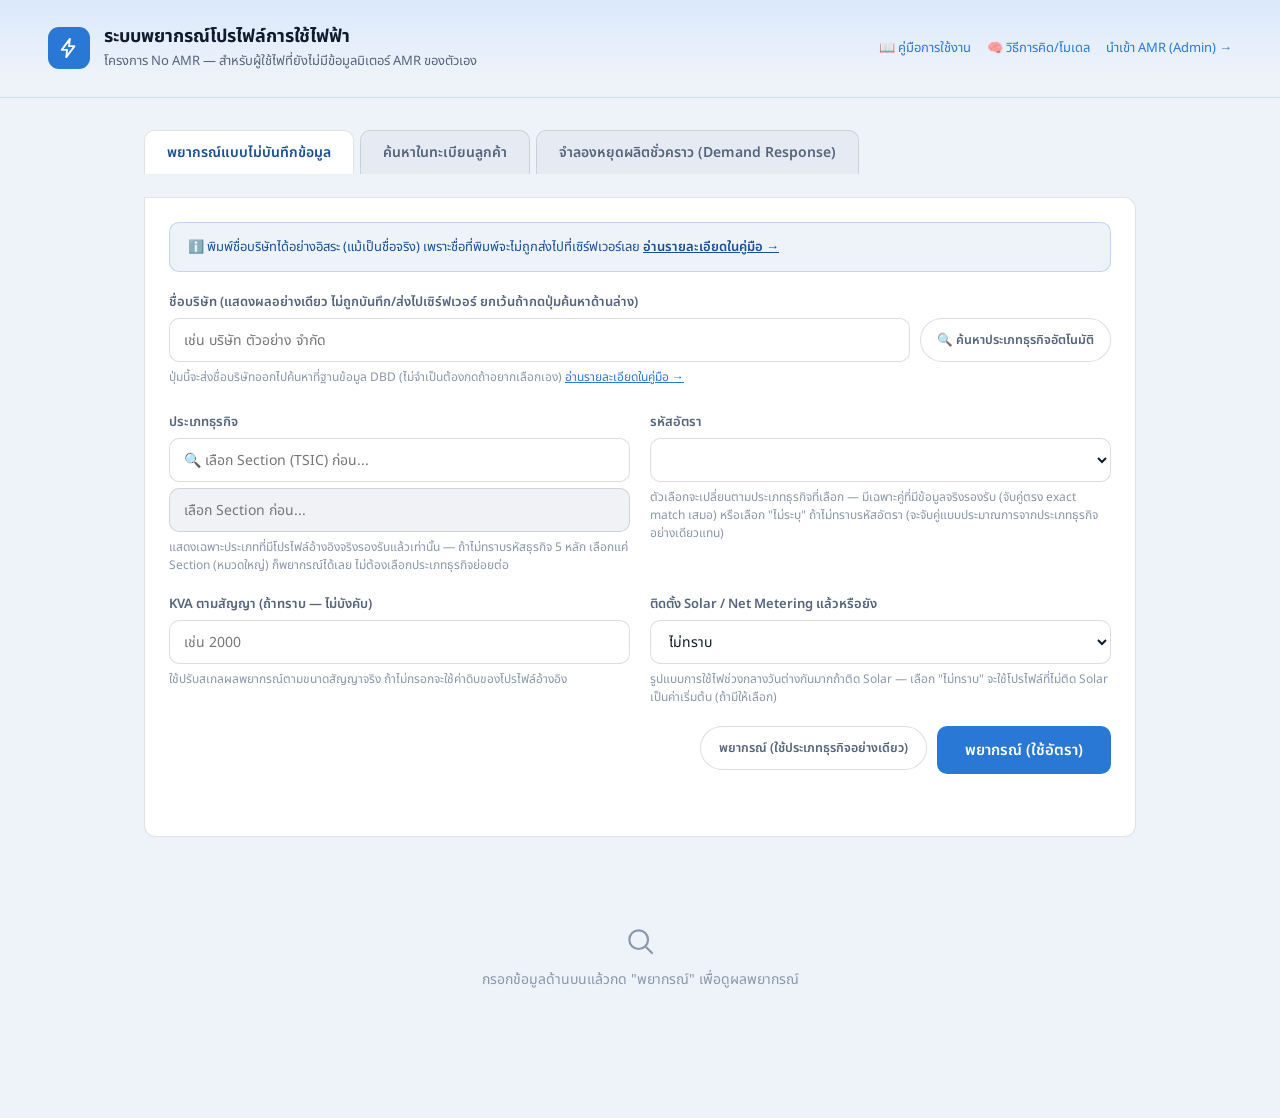
==== web/static/index.html @ 98add6a9 "เพิ่มฟีเจอร์จำลองหยุดผลิตชั่วคราว (Demand Response simulator) เพิ่มแท็บใหม่ในหน้าแรก ให้กรอก P/OP/H " ====
<!doctype html>
<html lang="th">
<head>
  <meta charset="utf-8">
  <meta name="viewport" content="width=device-width, initial-scale=1">
  <title>ระบบพยากรณ์โปรไฟล์การใช้ไฟฟ้า — No AMR</title>
  <link rel="stylesheet" href="https://fonts.googleapis.com/css2?family=Noto+Sans+Thai:wght@400;500;600;700&display=swap">
  <link rel="stylesheet" href="styles.css">
  <style>
    .form-grid { display: grid; grid-template-columns: repeat(2, minmax(0, 1fr)); gap: 20px; }
    .form-field { display: flex; flex-direction: column; gap: 6px; }
    .form-field label { font-size: 13px; font-weight: 600; color: #55647a; }
    .form-field input, .form-field select {
      height: 44px; border-radius: 10px; border: 1px solid rgba(15,23,42,0.14);
      padding: 0 14px; font-size: 14px; font-family: inherit; background: #fff; color: #0f1b2d;
    }
    .form-field .hint { font-size: 12px; color: #8996ab; }
    .submit-row { display: flex; justify-content: flex-end; }
    .warn-box {
      background: #eef3fa; border: 1px solid rgba(42, 120, 214, 0.25); border-radius: 10px;
      padding: 14px 18px; font-size: 13px; color: #184f95; line-height: 1.6;
    }
    .mode-tabs { display: flex; gap: 6px; }
    .mode-tab {
      padding: 11px 22px; border-radius: 10px 10px 0 0; border: 1px solid rgba(15,23,42,0.12); border-bottom: none;
      background: rgba(15,23,42,0.03); color: #55647a; font-size: 14px; font-weight: 600; font-family: inherit; cursor: pointer;
    }
    .mode-tab:hover { color: #184f95; }
    .mode-tab.active { background: #ffffff; color: #184f95; box-shadow: 0 -1px 0 #ffffff inset; }
    .mode-panel-wrap { background: #ffffff; border: 1px solid rgba(15,23,42,0.12); border-radius: 0 12px 12px 12px; padding: 24px; display: flex; flex-direction: column; gap: 20px; margin-top: -1px; }
    .mode-panel-wrap[hidden] { display: none; }
    .lookup-status-text { font-size: 12.5px; color: #55647a; }
    .lookup-candidate {
      border: 1px solid rgba(15,23,42,0.12); border-radius: 10px; padding: 12px 14px;
      display: flex; justify-content: space-between; align-items: center; gap: 12px; flex-wrap: wrap;
    }
    .lookup-candidate-name { font-size: 13.5px; font-weight: 600; }
    .lookup-candidate-meta { font-size: 12px; color: #8996ab; }
    .lookup-pick-btn {
      padding: 6px 14px; border-radius: 8px; border: none; background: #2a78d6; color: #fff;
      font-size: 12.5px; font-weight: 600; font-family: inherit; cursor: pointer; white-space: nowrap;
    }
    .lookup-pick-btn:hover { background: #184f95; }

    /* ค้นหา Section (TSIC) ก่อน แล้วค่อยค้นหาประเภทธุรกิจย่อยเฉพาะในกลุ่มนั้น — เหมือนหน้า
       Admin/รอทราบอัตรา (section-combobox + biz-type-combobox ใช้ CSS ร่วมกัน ต่างแค่ wrapper
       class) แทน native <select> เดิม เพราะ dropdown ของ native select เปิดขึ้นด้านบนเองเวลา
       พื้นที่ด้านล่างไม่พอ (พฤติกรรมเบราว์เซอร์ บังคับทิศทางไม่ได้เลย) กล่องนี้ควบคุมทิศทางเองได้
       (เปิดลงด้านล่างเสมอ + เลื่อนดูในกรอบสูงจำกัดแทนการดันเปิดขึ้นบน) */
    .section-combobox, .biz-type-combobox { position: relative; }
    .biz-type-search-input {
      width: 100%; box-sizing: border-box; height: 44px; padding: 0 14px; border: 1px solid rgba(15,23,42,0.14);
      border-radius: 10px; font-size: 14px; font-family: inherit; background: #fff; color: #0f1b2d;
    }
    .biz-type-search-input:disabled { background: #f0f2f6; color: #8996ab; }
    .biz-type-search-input:focus {
      outline: none; border-color: #3b82f6; box-shadow: 0 0 0 3px rgba(59,130,246,0.12);
    }
    .biz-type-dropdown {
      display: none; position: absolute; top: calc(100% + 4px); left: 0; right: 0;
      background: #fff; border: 1px solid #dbe1ea; border-radius: 10px;
      box-shadow: 0 10px 24px rgba(15,23,42,0.1); max-height: 260px; overflow-y: auto;
      z-index: 30; padding: 4px;
    }
    .section-combobox.open .biz-type-dropdown, .biz-type-combobox.open .biz-type-dropdown { display: block; }
    .biz-type-dropdown-item {
      display: block; width: 100%; text-align: left; border: none; background: none;
      cursor: pointer; font-family: inherit; font-size: 12.5px; font-weight: 600;
      color: #184f95; padding: 7px 10px; border-radius: 6px;
    }
    .biz-type-dropdown-item:hover { background: #eef3fa; }
    .biz-type-dropdown-empty { padding: 8px 10px; font-size: 12.5px; color: #8996ab; }
    .biz-type-clear-btn {
      align-self: flex-start; font-size: 12px; color: #8996ab; background: none; border: none;
      font-family: inherit; cursor: pointer; padding: 0; text-decoration: underline;
    }
    .biz-type-clear-btn:hover { color: #d03b3b; }
  </style>
</head>
<body>
  <div class="root">

    <header class="header">
      <div class="header-brand">
        <div class="logo-mark">
          <svg width="22" height="22" viewBox="0 0 24 24" fill="none" stroke="#ffffff" stroke-width="2" stroke-linecap="round" stroke-linejoin="round"><path d="M13 2 4 14h6l-1 8 9-12h-6z"/></svg>
        </div>
        <div class="header-titles">
          <div class="header-title">ระบบพยากรณ์โปรไฟล์การใช้ไฟฟ้า</div>
          <div class="header-subtitle">โครงการ No AMR — สำหรับผู้ใช้ไฟที่ยังไม่มีข้อมูลมิเตอร์ AMR ของตัวเอง</div>
        </div>
      </div>
      <div style="display:flex;gap:16px;align-items:center;">
        <a target="_blank" rel="noopener" href="/manual" style="font-size:13px;color:#2a78d6;text-decoration:none;">📖 คู่มือการใช้งาน</a>
        <a target="_blank" rel="noopener" href="/methodology" style="font-size:13px;color:#2a78d6;text-decoration:none;">🧠 วิธีการคิด/โมเดล</a>
        <a href="/admin" style="font-size:13px;color:#2a78d6;text-decoration:none;">นำเข้า AMR (Admin) →</a>
      </div>
    </header>

    <main class="body-wrap">

      <div class="mode-tabs">
        <button type="button" class="mode-tab" data-mode="adhoc">พยากรณ์แบบไม่บันทึกข้อมูล</button>
        <button type="button" class="mode-tab" data-mode="search">ค้นหาในทะเบียนลูกค้า</button>
        <button type="button" class="mode-tab" data-mode="dr">จำลองหยุดผลิตชั่วคราว (Demand Response)</button>
      </div>

      <!-- โหมด: พยากรณ์แบบไม่บันทึกข้อมูล (ค่าเริ่มต้น — เหมาะกับผู้ใช้ไฟที่ยังไม่มีอยู่ในทะเบียน) -->
      <div id="adhoc-panel" class="mode-panel-wrap">
        <div class="warn-box">
          ℹ️ พิมพ์ชื่อบริษัทได้อย่างอิสระ (แม้เป็นชื่อจริง) เพราะชื่อที่พิมพ์จะไม่ถูกส่งไปที่เซิร์ฟเวอร์เลย
          <a target="_blank" rel="noopener" href="/manual#name-privacy" style="color:#184f95;font-weight:600;">อ่านรายละเอียดในคู่มือ →</a>
        </div>

        <div class="form-grid">
          <div class="form-field" style="grid-column: 1 / -1;">
            <label for="f-name">ชื่อบริษัท (แสดงผลอย่างเดียว ไม่ถูกบันทึก/ส่งไปเซิร์ฟเวอร์ ยกเว้นถ้ากดปุ่มค้นหาด้านล่าง)</label>
            <div style="display:flex;gap:10px;flex-wrap:wrap;">
              <input id="f-name" type="text" autocomplete="off" placeholder="เช่น บริษัท ตัวอย่าง จำกัด" style="flex:1;min-width:200px;">
              <button type="button" id="lookup-business-type-btn" class="day-type-btn" style="white-space:nowrap;padding:0 16px;height:44px;">🔍 ค้นหาประเภทธุรกิจอัตโนมัติ</button>
            </div>
            <div class="hint">
              ปุ่มนี้จะส่งชื่อบริษัทออกไปค้นหาที่ฐานข้อมูล DBD (ไม่จำเป็นต้องกดถ้าอยากเลือกเอง)
              <a target="_blank" rel="noopener" href="/manual#name-privacy">อ่านรายละเอียดในคู่มือ →</a>
            </div>
            <div id="business-type-lookup-status"></div>
          </div>

          <div class="form-field">
            <label>ประเภทธุรกิจ</label>
            <input type="hidden" id="f-business-type">
            <div id="f-business-type-section" class="section-combobox">
              <input type="text" class="biz-type-search-input" placeholder="🔍 เลือก Section (TSIC) ก่อน..." autocomplete="off">
              <div class="biz-type-dropdown"></div>
            </div>
            <div id="f-business-type-biz" class="biz-type-combobox">
              <input type="text" class="biz-type-search-input" placeholder="เลือก Section ก่อน..." autocomplete="off" disabled>
              <div class="biz-type-dropdown"></div>
            </div>
            <button type="button" id="f-business-type-clear" class="biz-type-clear-btn" style="display:none;">✕ ล้างประเภทธุรกิจ (ไม่ระบุ — จับคู่จากอัตราอย่างเดียว)</button>
            <div class="hint">แสดงเฉพาะประเภทที่มีโปรไฟล์อ้างอิงจริงรองรับแล้วเท่านั้น — ถ้าไม่ทราบรหัสธุรกิจ 5 หลัก เลือกแค่ Section (หมวดใหญ่) ก็พยากรณ์ได้เลย ไม่ต้องเลือกประเภทธุรกิจย่อยต่อ</div>
          </div>

          <div class="form-field">
            <label for="f-rate-code">รหัสอัตรา</label>
            <select id="f-rate-code"></select>
            <div class="hint">ตัวเลือกจะเปลี่ยนตามประเภทธุรกิจที่เลือก — มีเฉพาะคู่ที่มีข้อมูลจริงรองรับ (จับคู่ตรง exact match เสมอ) หรือเลือก "ไม่ระบุ" ถ้าไม่ทราบรหัสอัตรา (จะจับคู่แบบประมาณการจากประเภทธุรกิจอย่างเดียวแทน)</div>
          </div>

          <div class="form-field">
            <label for="f-kva">KVA ตามสัญญา (ถ้าทราบ — ไม่บังคับ)</label>
            <input id="f-kva" type="number" min="0" step="any" placeholder="เช่น 2000">
            <div class="hint">ใช้ปรับสเกลผลพยากรณ์ตามขนาดสัญญาจริง ถ้าไม่กรอกจะใช้ค่าดิบของโปรไฟล์อ้างอิง</div>
          </div>

          <div class="form-field">
            <label for="f-has-solar">ติดตั้ง Solar / Net Metering แล้วหรือยัง</label>
            <select id="f-has-solar">
              <option value="">ไม่ทราบ</option>
              <option value="true">ติดตั้งแล้ว</option>
              <option value="false">ยังไม่ติดตั้ง</option>
            </select>
            <div class="hint">รูปแบบการใช้ไฟช่วงกลางวันต่างกันมากถ้าติด Solar — เลือก "ไม่ทราบ" จะใช้โปรไฟล์ที่ไม่ติด Solar เป็นค่าเริ่มต้น (ถ้ามีให้เลือก)</div>
          </div>
        </div>

        <div class="submit-row" style="gap:10px;">
          <button id="adhoc-submit-category-btn" type="button" class="day-type-btn" style="white-space:nowrap;padding:0 18px;height:44px;">พยากรณ์ (ใช้ประเภทธุรกิจอย่างเดียว)</button>
          <button id="adhoc-submit-btn" type="button" class="search-button">พยากรณ์ (ใช้อัตรา)</button>
        </div>
        <div id="adhoc-form-hint" class="search-hint"></div>
      </div>

      <!-- โหมด: ค้นหาในทะเบียนลูกค้า (ผู้ใช้ไฟที่บันทึกไว้แล้วใน customers.csv/customers_local.csv) -->
      <div id="search-panel" class="mode-panel-wrap" hidden>
        <label class="search-label" for="search-input">ค้นหาผู้ใช้ไฟ (เลขบัญชี/ชื่อที่บันทึกไว้ในทะเบียนแล้ว)</label>
        <div class="search-row">
          <div class="search-box">
            <svg width="18" height="18" viewBox="0 0 24 24" fill="none" stroke="#8996ab" stroke-width="2" stroke-linecap="round" stroke-linejoin="round"><circle cx="11" cy="11" r="7"/><line x1="21" y1="21" x2="16.65" y2="16.65"/></svg>
            <input id="search-input" type="text" placeholder="เลขบัญชีผู้ใช้ไฟ หรือ ชื่อ" autocomplete="off" list="customer-list">
            <datalist id="customer-list"></datalist>
          </div>
          <button id="search-btn" class="search-button">ค้นหา</button>
        </div>
        <div id="search-hint" class="search-hint"></div>
      </div>

      <!-- โหมด: จำลองหยุดผลิตชั่วคราว (เช่น พักเที่ยง) — ใช้รูปทรงกราฟรายชั่วโมงจริงของประเภทธุรกิจ
           ที่เลือกเป็นฐาน แล้วคำนวณ P/OP/H ใหม่หลังหักลด (ดู web/static/demand-response.js) -->
      <div id="dr-panel" class="mode-panel-wrap" hidden>
        <div class="warn-box">
          ℹ️ จำลองผลของการหยุดเครื่องจักร/หยุดผลิตชั่วคราว (เช่น พักเที่ยง) ต่อกำลังไฟฟ้าและพลังงานที่ใช้ โดยใช้รูปทรงกราฟรายชั่วโมงจริงของประเภทธุรกิจที่เลือกเป็นฐาน แล้วปรับสัดส่วนให้ตรงกับตัวเลข P/OP/H ที่กรอกมา
        </div>

        <div class="form-grid">
          <div class="form-field" style="grid-column: 1 / -1;">
            <label for="dr-business-type">ประเภทธุรกิจ (ใช้หารูปทรงกราฟรายชั่วโมงอ้างอิง)</label>
            <select id="dr-business-type"></select>
            <div class="hint">แสดงเฉพาะประเภทที่มีข้อมูลกราฟรายชั่วโมงจริงจาก AMR ที่นำเข้าไว้แล้วเท่านั้น</div>
          </div>

          <div class="form-field">
            <label>กำลังไฟฟ้าสูงสุด (Demand kW) ปัจจุบัน</label>
            <div style="display:flex;gap:8px;">
              <input id="dr-demand-p" type="number" min="0" step="any" placeholder="P" style="flex:1;min-width:0;">
              <input id="dr-demand-op" type="number" min="0" step="any" placeholder="OP" style="flex:1;min-width:0;">
              <input id="dr-demand-h" type="number" min="0" step="any" placeholder="H" style="flex:1;min-width:0;">
            </div>
            <div class="hint">หน่วย kW เรียงตามคาบ Peak / Off-Peak / Holiday</div>
          </div>

          <div class="form-field">
            <label>พลังงานไฟฟ้า (Energy kWh) ปัจจุบัน ต่อเดือน</label>
            <div style="display:flex;gap:8px;">
              <input id="dr-energy-p" type="number" min="0" step="any" placeholder="P" style="flex:1;min-width:0;">
              <input id="dr-energy-op" type="number" min="0" step="any" placeholder="OP" style="flex:1;min-width:0;">
              <input id="dr-energy-h" type="number" min="0" step="any" placeholder="H" style="flex:1;min-width:0;">
            </div>
            <div class="hint">หน่วย kWh เรียงตามคาบ Peak / Off-Peak / Holiday</div>
          </div>

          <div class="form-field">
            <label>ช่วงเวลาที่หยุด (เช่น พักเที่ยง 12:00-13:00)</label>
            <div style="display:flex;gap:8px;align-items:center;">
              <input id="dr-stop-start" type="time" value="12:00" step="900">
              <span>ถึง</span>
              <input id="dr-stop-end" type="time" value="13:00" step="900">
            </div>
            <div class="hint">รองรับเฉพาะช่วงเวลาที่อยู่ในคาบ Peak (09:00-22:00) เท่านั้น</div>
          </div>

          <div class="form-field">
            <label for="dr-drop-percent">กำลังไฟฟ้าลดลงในช่วงที่หยุด (%)</label>
            <input id="dr-drop-percent" type="number" min="0" max="100" step="any" value="100">
            <div class="hint">100% = หยุดเครื่องจักรสนิทในช่วงนั้น, 30% = ลดลงบางส่วน</div>
          </div>
        </div>

        <div class="submit-row">
          <button id="dr-submit-btn" type="button" class="search-button">คำนวณผลการหยุดผลิต</button>
        </div>
        <div id="dr-form-hint" class="search-hint"></div>
        <div id="dr-result"></div>
      </div>

      <div id="result" class="result-area"></div>

      <div id="empty-state" class="empty-state">
        <svg width="32" height="32" viewBox="0 0 24 24" fill="none" stroke="#8996ab" stroke-width="1.6" stroke-linecap="round" stroke-linejoin="round"><circle cx="11" cy="11" r="7"/><line x1="21" y1="21" x2="16.65" y2="16.65"/></svg>
        <div id="empty-state-text">กรอกข้อมูลด้านบนแล้วกด "พยากรณ์" เพื่อดูผลพยากรณ์</div>
      </div>

    </main>
  </div>

  <script src="curve-chart.js"></script>
  <script src="app.js"></script>
  <script src="demand-response.js"></script>
</body>
</html>
---- web/static/styles.css ----
* { box-sizing: border-box; }

body {
  margin: 0;
  font-family: 'Noto Sans Thai', 'Sarabun', 'Leelawadee UI', sans-serif;
  background: #eef3fa;
  color: #0f1b2d;
}

a { color: #2a78d6; }
a:hover { color: #184f95; }

.root { min-height: 100vh; }

/* Header */
.header {
  background: linear-gradient(180deg, #dbe9fb 0%, #eef3fa 80%);
  padding: 26px 48px;
  display: flex;
  align-items: center;
  justify-content: space-between;
  border-bottom: 1px solid rgba(15, 23, 42, 0.06);
  gap: 16px;
  flex-wrap: wrap;
}
.header-brand { display: flex; align-items: center; gap: 14px; }
.logo-mark {
  width: 42px; height: 42px; border-radius: 11px;
  background: #2a78d6; display: flex; align-items: center; justify-content: center; flex-shrink: 0;
}
.header-titles { display: flex; flex-direction: column; gap: 2px; }
.header-title { font-size: 18px; font-weight: 700; line-height: 1.25; }
.header-subtitle { font-size: 13px; color: #55647a; }

/* Body */
.body-wrap {
  max-width: 1040px;
  margin: 0 auto;
  padding: 32px 24px 64px;
  display: flex;
  flex-direction: column;
  gap: 24px;
}

/* Search */
.search-block { display: flex; flex-direction: column; gap: 8px; }
.search-label { font-size: 13px; font-weight: 600; color: #55647a; }
.search-row { display: flex; gap: 12px; flex-wrap: wrap; }
.search-box {
  flex: 1; min-width: 240px;
  display: flex; align-items: center; gap: 10px;
  background: #ffffff; border: 1px solid rgba(15, 23, 42, 0.14); border-radius: 10px;
  padding: 0 16px; height: 48px;
}
.search-box input {
  border: none; outline: none; flex: 1; font-size: 15px; color: #0f1b2d;
  background: transparent; font-family: inherit;
}
.search-button {
  height: 48px; padding: 0 28px; border-radius: 10px; background: #2a78d6; color: #ffffff;
  font-size: 15px; font-weight: 600; border: none; cursor: pointer; font-family: inherit;
}
.search-button:hover { background: #184f95; }
.search-hint { font-size: 13px; color: #d03b3b; min-height: 18px; }

/* Empty state */
.empty-state {
  display: flex; flex-direction: column; align-items: center; justify-content: center;
  gap: 12px; padding: 64px 24px; color: #8996ab; font-size: 14px; text-align: center;
}

/* Cards */
.result-area { display: flex; flex-direction: column; gap: 24px; }
.card {
  background: #ffffff;
  border: 1px solid rgba(15, 23, 42, 0.08);
  border-radius: 14px;
}
.field-label { font-size: 12px; color: #8996ab; }
.field-value { font-size: 14px; font-weight: 600; color: #0f1b2d; }

.badge {
  display: inline-flex; align-items: center; gap: 6px;
  padding: 6px 12px; border-radius: 999px; font-size: 12.5px; font-weight: 600; white-space: nowrap;
}
.dot { width: 8px; height: 8px; border-radius: 999px; flex-shrink: 0; display: inline-block; }

/* Customer info card */
.customer-card { padding: 28px; display: flex; flex-direction: column; gap: 20px; }
.customer-head { display: flex; justify-content: space-between; align-items: flex-start; gap: 16px; flex-wrap: wrap; }
.customer-head-left { display: flex; gap: 16px; align-items: flex-start; }
.customer-icon {
  width: 52px; height: 52px; border-radius: 12px; background: #eef3fa;
  display: flex; align-items: center; justify-content: center; flex-shrink: 0;
}
.customer-name { font-size: 20px; font-weight: 700; line-height: 1.3; }
.customer-sub { font-size: 14px; color: #55647a; }
.customer-badges { display: flex; gap: 8px; flex-wrap: wrap; }
.divider { height: 1px; background: rgba(15, 23, 42, 0.08); }
.field-grid { display: grid; grid-template-columns: repeat(4, minmax(0, 1fr)); gap: 20px; }
.field-item { display: flex; flex-direction: column; gap: 4px; }

/* Match card */
.match-card {
  padding: 22px 28px; display: flex; align-items: center; justify-content: space-between;
  gap: 20px; flex-wrap: wrap;
}
.match-left { display: flex; align-items: center; gap: 14px; }
.match-icon {
  width: 36px; height: 36px; border-radius: 999px;
  display: flex; align-items: center; justify-content: center; flex-shrink: 0;
}
.match-title { font-size: 15px; font-weight: 600; }
.match-sub { font-size: 13px; color: #55647a; }
.match-right { display: flex; flex-direction: column; align-items: flex-end; gap: 2px; }
.match-right-label { font-size: 12px; color: #8996ab; }
.match-right-value { font-size: 15px; font-weight: 700; }

.warnings { padding: 0 28px 22px; margin-top: -12px; display: flex; flex-direction: column; gap: 4px; }
.warning-item { font-size: 12.5px; color: #8996ab; }

/* Stat tiles */
.stats-title { font-size: 15px; font-weight: 700; }
.stats-grid { display: grid; grid-template-columns: repeat(3, minmax(0, 1fr)); gap: 16px; }
.stat-tile { background: #ffffff; border: 1px solid rgba(15, 23, 42, 0.08); border-radius: 12px; padding: 18px; display: flex; flex-direction: column; gap: 10px; }
.stat-head { display: flex; align-items: center; gap: 8px; }
.stat-label { font-size: 12px; color: #8996ab; }
.stat-value { font-size: 22px; font-weight: 700; }
.stat-unit { font-size: 12.5px; font-weight: 500; color: #8996ab; }

/* Legend */
.legend-row { display: flex; align-items: center; gap: 20px; flex-wrap: wrap; }
.legend-item { display: flex; align-items: center; gap: 6px; font-size: 12.5px; color: #55647a; }

/* Charts */
.charts-grid { display: grid; grid-template-columns: repeat(2, minmax(280px, 1fr)); gap: 20px; }
.chart-card { padding: 24px; display: flex; flex-direction: column; gap: 20px; }
.chart-title { font-size: 14px; font-weight: 700; }
/* height ต้องเผื่อพอสำหรับ bar สูงสุด (160px ตาม JS ใน renderBarChart) บวกตัวเลขค่า + label
   P/OP/H ด้านบน/ล่างของมันด้วย — เดิมตั้งไว้แค่ 180px (พอดีกับ bar อย่างเดียว ไม่เผื่อข้อความเลย)
   ทำให้แท่งที่สูงสุด (ค่ามากสุดในกราฟนั้นเสมอ อย่างน้อย 1 แท่ง) ดันตัวเลขค่าล้นขึ้นไปทับหัวข้อ
   กราฟด้านบน อ่านไม่ออก */
.chart-bars { display: flex; align-items: flex-end; gap: 20px; height: 230px; border-bottom: 1px solid #e1e0d9; padding: 0 8px; }
.bar-col { display: flex; flex-direction: column; align-items: center; gap: 8px; flex: 1; }
.bar-value { font-size: 13px; font-weight: 600; }
.bar { width: 24px; border-radius: 4px 4px 0 0; }
.bar-label { font-size: 12px; color: #8996ab; }

/* Daily hourly curve chart (day-type selector) */
.day-type-row { display: flex; gap: 8px; flex-wrap: wrap; }
.day-type-btn {
  padding: 6px 14px; border-radius: 999px; border: 1px solid rgba(15,23,42,0.14);
  background: #ffffff; color: #55647a; font-size: 12.5px; font-weight: 600;
  font-family: inherit; cursor: pointer;
}
.day-type-btn:hover { border-color: #2a78d6; color: #184f95; }
.day-type-btn.active { background: #2a78d6; border-color: #2a78d6; color: #ffffff; }
.chart-caption { font-size: 12px; color: #8996ab; }

/* Footer note */
.disclaimer {
  display: flex; gap: 10px; align-items: flex-start;
  background: #eef3fa; border-radius: 10px; padding: 16px 18px;
}
.disclaimer svg { flex-shrink: 0; margin-top: 1px; }
.disclaimer-text { font-size: 13px; color: #55647a; line-height: 1.65; }

@media (max-width: 640px) {
  .header, .body-wrap { padding-left: 16px; padding-right: 16px; }
  .field-grid { grid-template-columns: repeat(2, minmax(0, 1fr)); }
  .stats-grid { grid-template-columns: repeat(1, minmax(0, 1fr)); }
  .charts-grid { grid-template-columns: 1fr; }
}
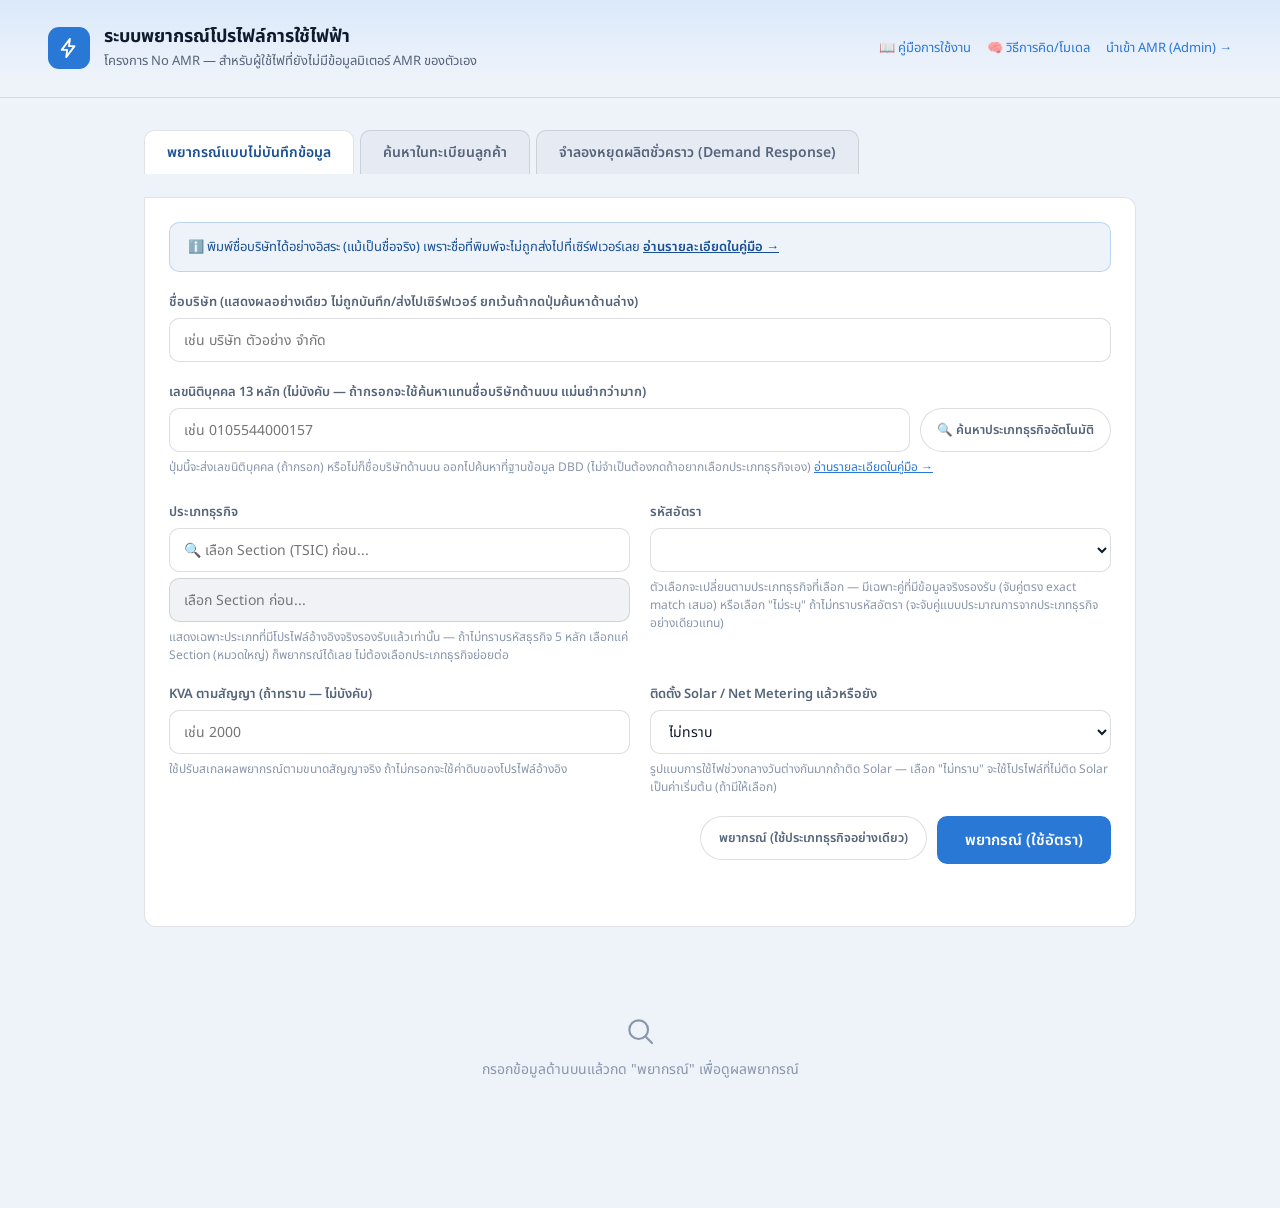
==== commit 25b601b0: "เปลี่ยนหน้า "พยากรณ์แบบไม่บันทึกข้อมูล" ให้ค้นหาประเภทธุรกิจด้วยเลขนิติบุคคลได้ เพิ่มช่องกรอกเลขนิติ" ====
--- a/web/static/index.html
+++ b/web/static/index.html
@@ -115,12 +115,17 @@
         <div class="form-grid">
           <div class="form-field" style="grid-column: 1 / -1;">
             <label for="f-name">ชื่อบริษัท (แสดงผลอย่างเดียว ไม่ถูกบันทึก/ส่งไปเซิร์ฟเวอร์ ยกเว้นถ้ากดปุ่มค้นหาด้านล่าง)</label>
+            <input id="f-name" type="text" autocomplete="off" placeholder="เช่น บริษัท ตัวอย่าง จำกัด">
+          </div>
+
+          <div class="form-field" style="grid-column: 1 / -1;">
+            <label for="f-registration-no">เลขนิติบุคคล 13 หลัก (ไม่บังคับ — ถ้ากรอกจะใช้ค้นหาแทนชื่อบริษัทด้านบน แม่นยำกว่ามาก)</label>
             <div style="display:flex;gap:10px;flex-wrap:wrap;">
-              <input id="f-name" type="text" autocomplete="off" placeholder="เช่น บริษัท ตัวอย่าง จำกัด" style="flex:1;min-width:200px;">
+              <input id="f-registration-no" type="text" inputmode="numeric" autocomplete="off" maxlength="13" placeholder="เช่น 0105544000157" style="flex:1;min-width:200px;">
               <button type="button" id="lookup-business-type-btn" class="day-type-btn" style="white-space:nowrap;padding:0 16px;height:44px;">🔍 ค้นหาประเภทธุรกิจอัตโนมัติ</button>
             </div>
             <div class="hint">
-              ปุ่มนี้จะส่งชื่อบริษัทออกไปค้นหาที่ฐานข้อมูล DBD (ไม่จำเป็นต้องกดถ้าอยากเลือกเอง)
+              ปุ่มนี้จะส่งเลขนิติบุคคล (ถ้ากรอก) หรือไม่ก็ชื่อบริษัทด้านบน ออกไปค้นหาที่ฐานข้อมูล DBD (ไม่จำเป็นต้องกดถ้าอยากเลือกประเภทธุรกิจเอง)
               <a target="_blank" rel="noopener" href="/manual#name-privacy">อ่านรายละเอียดในคู่มือ →</a>
             </div>
             <div id="business-type-lookup-status"></div>
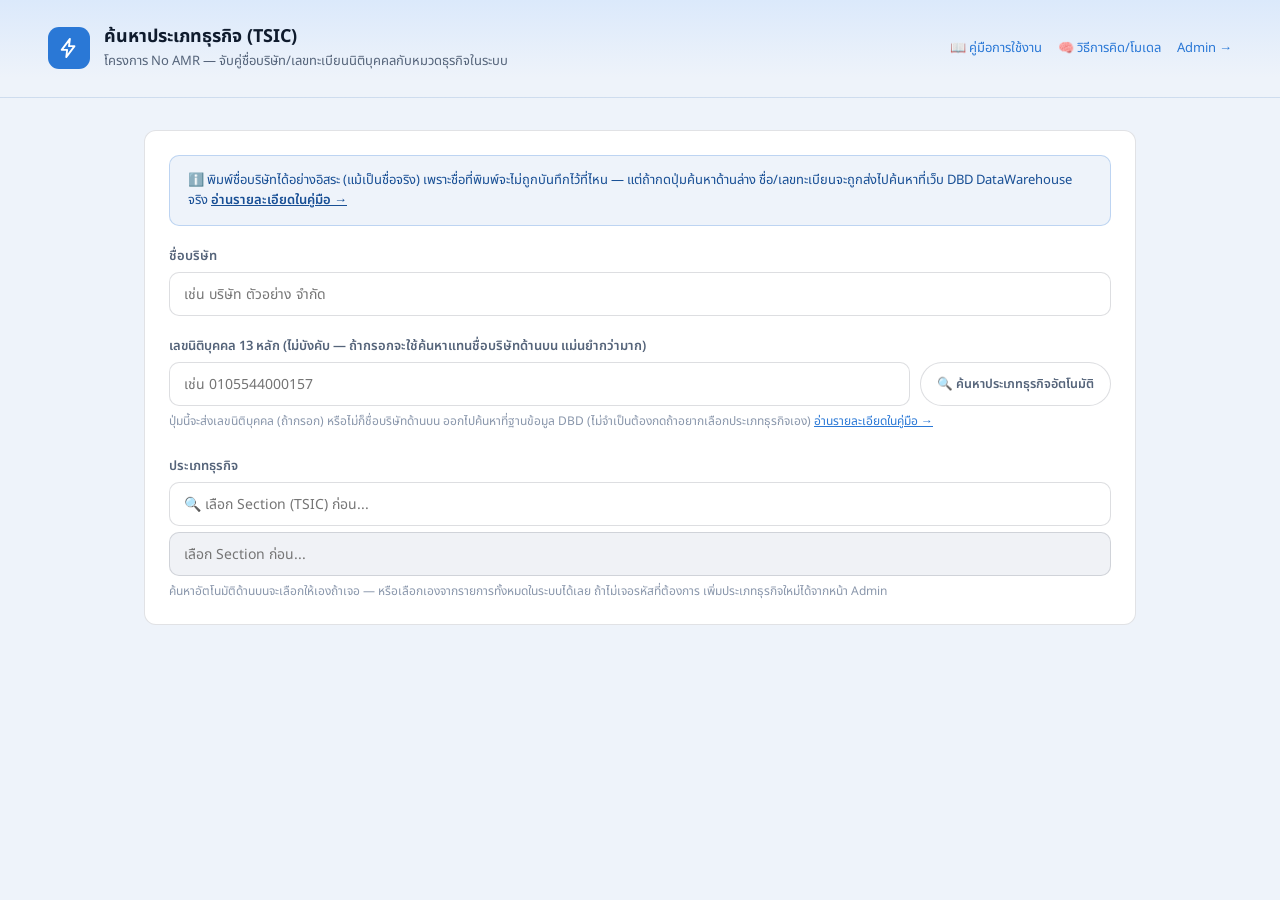
==== commit cbb478d1: "Remove the numeric kWh/kW forecast engine, keep TSIC/business-type lookup only Rate code, contract K" ====
--- a/web/static/index.html
+++ b/web/static/index.html
@@ -3,7 +3,7 @@
 <head>
   <meta charset="utf-8">
   <meta name="viewport" content="width=device-width, initial-scale=1">
-  <title>ระบบพยากรณ์โปรไฟล์การใช้ไฟฟ้า — No AMR</title>
+  <title>ค้นหาประเภทธุรกิจ (TSIC) — No AMR</title>
   <link rel="stylesheet" href="https://fonts.googleapis.com/css2?family=Noto+Sans+Thai:wght@400;500;600;700&display=swap">
   <link rel="stylesheet" href="styles.css">
   <style>
@@ -15,20 +15,11 @@
       padding: 0 14px; font-size: 14px; font-family: inherit; background: #fff; color: #0f1b2d;
     }
     .form-field .hint { font-size: 12px; color: #8996ab; }
-    .submit-row { display: flex; justify-content: flex-end; }
     .warn-box {
       background: #eef3fa; border: 1px solid rgba(42, 120, 214, 0.25); border-radius: 10px;
       padding: 14px 18px; font-size: 13px; color: #184f95; line-height: 1.6;
     }
-    .mode-tabs { display: flex; gap: 6px; }
-    .mode-tab {
-      padding: 11px 22px; border-radius: 10px 10px 0 0; border: 1px solid rgba(15,23,42,0.12); border-bottom: none;
-      background: rgba(15,23,42,0.03); color: #55647a; font-size: 14px; font-weight: 600; font-family: inherit; cursor: pointer;
-    }
-    .mode-tab:hover { color: #184f95; }
-    .mode-tab.active { background: #ffffff; color: #184f95; box-shadow: 0 -1px 0 #ffffff inset; }
-    .mode-panel-wrap { background: #ffffff; border: 1px solid rgba(15,23,42,0.12); border-radius: 0 12px 12px 12px; padding: 24px; display: flex; flex-direction: column; gap: 20px; margin-top: -1px; }
-    .mode-panel-wrap[hidden] { display: none; }
+    .panel-wrap { background: #ffffff; border: 1px solid rgba(15,23,42,0.12); border-radius: 12px; padding: 24px; display: flex; flex-direction: column; gap: 20px; }
     .lookup-status-text { font-size: 12.5px; color: #55647a; }
     .lookup-candidate {
       border: 1px solid rgba(15,23,42,0.12); border-radius: 10px; padding: 12px 14px;
@@ -43,10 +34,10 @@
     .lookup-pick-btn:hover { background: #184f95; }
 
     /* ค้นหา Section (TSIC) ก่อน แล้วค่อยค้นหาประเภทธุรกิจย่อยเฉพาะในกลุ่มนั้น — เหมือนหน้า
-       Admin/รอทราบอัตรา (section-combobox + biz-type-combobox ใช้ CSS ร่วมกัน ต่างแค่ wrapper
-       class) แทน native <select> เดิม เพราะ dropdown ของ native select เปิดขึ้นด้านบนเองเวลา
-       พื้นที่ด้านล่างไม่พอ (พฤติกรรมเบราว์เซอร์ บังคับทิศทางไม่ได้เลย) กล่องนี้ควบคุมทิศทางเองได้
-       (เปิดลงด้านล่างเสมอ + เลื่อนดูในกรอบสูงจำกัดแทนการดันเปิดขึ้นบน) */
+       Admin (section-combobox + biz-type-combobox ใช้ CSS ร่วมกัน ต่างแค่ wrapper class) แทน
+       native <select> เดิม เพราะ dropdown ของ native select เปิดขึ้นด้านบนเองเวลาพื้นที่ด้านล่าง
+       ไม่พอ (พฤติกรรมเบราว์เซอร์ บังคับทิศทางไม่ได้เลย) กล่องนี้ควบคุมทิศทางเองได้ (เปิดลงด้านล่าง
+       เสมอ + เลื่อนดูในกรอบสูงจำกัดแทนการดันเปิดขึ้นบน) */
     .section-combobox, .biz-type-combobox { position: relative; }
     .biz-type-search-input {
       width: 100%; box-sizing: border-box; height: 44px; padding: 0 14px; border: 1px solid rgba(15,23,42,0.14);
@@ -86,35 +77,28 @@
           <svg width="22" height="22" viewBox="0 0 24 24" fill="none" stroke="#ffffff" stroke-width="2" stroke-linecap="round" stroke-linejoin="round"><path d="M13 2 4 14h6l-1 8 9-12h-6z"/></svg>
         </div>
         <div class="header-titles">
-          <div class="header-title">ระบบพยากรณ์โปรไฟล์การใช้ไฟฟ้า</div>
-          <div class="header-subtitle">โครงการ No AMR — สำหรับผู้ใช้ไฟที่ยังไม่มีข้อมูลมิเตอร์ AMR ของตัวเอง</div>
+          <div class="header-title">ค้นหาประเภทธุรกิจ (TSIC)</div>
+          <div class="header-subtitle">โครงการ No AMR — จับคู่ชื่อบริษัท/เลขทะเบียนนิติบุคคลกับหมวดธุรกิจในระบบ</div>
         </div>
       </div>
       <div style="display:flex;gap:16px;align-items:center;">
         <a target="_blank" rel="noopener" href="/manual" style="font-size:13px;color:#2a78d6;text-decoration:none;">📖 คู่มือการใช้งาน</a>
         <a target="_blank" rel="noopener" href="/methodology" style="font-size:13px;color:#2a78d6;text-decoration:none;">🧠 วิธีการคิด/โมเดล</a>
-        <a href="/admin" style="font-size:13px;color:#2a78d6;text-decoration:none;">นำเข้า AMR (Admin) →</a>
+        <a href="/admin" style="font-size:13px;color:#2a78d6;text-decoration:none;">Admin →</a>
       </div>
     </header>
 
     <main class="body-wrap">
 
-      <div class="mode-tabs">
-        <button type="button" class="mode-tab" data-mode="adhoc">พยากรณ์แบบไม่บันทึกข้อมูล</button>
-        <button type="button" class="mode-tab" data-mode="search">ค้นหาในทะเบียนลูกค้า</button>
-        <button type="button" class="mode-tab" data-mode="dr">จำลองหยุดผลิตชั่วคราว (Demand Response)</button>
-      </div>
-
-      <!-- โหมด: พยากรณ์แบบไม่บันทึกข้อมูล (ค่าเริ่มต้น — เหมาะกับผู้ใช้ไฟที่ยังไม่มีอยู่ในทะเบียน) -->
-      <div id="adhoc-panel" class="mode-panel-wrap">
+      <div id="lookup-panel" class="panel-wrap">
         <div class="warn-box">
-          ℹ️ พิมพ์ชื่อบริษัทได้อย่างอิสระ (แม้เป็นชื่อจริง) เพราะชื่อที่พิมพ์จะไม่ถูกส่งไปที่เซิร์ฟเวอร์เลย
+          ℹ️ พิมพ์ชื่อบริษัทได้อย่างอิสระ (แม้เป็นชื่อจริง) เพราะชื่อที่พิมพ์จะไม่ถูกบันทึกไว้ที่ไหน — แต่ถ้ากดปุ่มค้นหาด้านล่าง ชื่อ/เลขทะเบียนจะถูกส่งไปค้นหาที่เว็บ DBD DataWarehouse จริง
           <a target="_blank" rel="noopener" href="/manual#name-privacy" style="color:#184f95;font-weight:600;">อ่านรายละเอียดในคู่มือ →</a>
         </div>
 
         <div class="form-grid">
           <div class="form-field" style="grid-column: 1 / -1;">
-            <label for="f-name">ชื่อบริษัท (แสดงผลอย่างเดียว ไม่ถูกบันทึก/ส่งไปเซิร์ฟเวอร์ ยกเว้นถ้ากดปุ่มค้นหาด้านล่าง)</label>
+            <label for="f-name">ชื่อบริษัท</label>
             <input id="f-name" type="text" autocomplete="off" placeholder="เช่น บริษัท ตัวอย่าง จำกัด">
           </div>
 
@@ -131,7 +115,7 @@
             <div id="business-type-lookup-status"></div>
           </div>
 
-          <div class="form-field">
+          <div class="form-field" style="grid-column: 1 / -1;">
             <label>ประเภทธุรกิจ</label>
             <input type="hidden" id="f-business-type">
             <div id="f-business-type-section" class="section-combobox">
@@ -142,124 +126,15 @@
               <input type="text" class="biz-type-search-input" placeholder="เลือก Section ก่อน..." autocomplete="off" disabled>
               <div class="biz-type-dropdown"></div>
             </div>
-            <button type="button" id="f-business-type-clear" class="biz-type-clear-btn" style="display:none;">✕ ล้างประเภทธุรกิจ (ไม่ระบุ — จับคู่จากอัตราอย่างเดียว)</button>
-            <div class="hint">แสดงเฉพาะประเภทที่มีโปรไฟล์อ้างอิงจริงรองรับแล้วเท่านั้น — ถ้าไม่ทราบรหัสธุรกิจ 5 หลัก เลือกแค่ Section (หมวดใหญ่) ก็พยากรณ์ได้เลย ไม่ต้องเลือกประเภทธุรกิจย่อยต่อ</div>
-          </div>
-
-          <div class="form-field">
-            <label for="f-rate-code">รหัสอัตรา</label>
-            <select id="f-rate-code"></select>
-            <div class="hint">ตัวเลือกจะเปลี่ยนตามประเภทธุรกิจที่เลือก — มีเฉพาะคู่ที่มีข้อมูลจริงรองรับ (จับคู่ตรง exact match เสมอ) หรือเลือก "ไม่ระบุ" ถ้าไม่ทราบรหัสอัตรา (จะจับคู่แบบประมาณการจากประเภทธุรกิจอย่างเดียวแทน)</div>
-          </div>
-
-          <div class="form-field">
-            <label for="f-kva">KVA ตามสัญญา (ถ้าทราบ — ไม่บังคับ)</label>
-            <input id="f-kva" type="number" min="0" step="any" placeholder="เช่น 2000">
-            <div class="hint">ใช้ปรับสเกลผลพยากรณ์ตามขนาดสัญญาจริง ถ้าไม่กรอกจะใช้ค่าดิบของโปรไฟล์อ้างอิง</div>
-          </div>
-
-          <div class="form-field">
-            <label for="f-has-solar">ติดตั้ง Solar / Net Metering แล้วหรือยัง</label>
-            <select id="f-has-solar">
-              <option value="">ไม่ทราบ</option>
-              <option value="true">ติดตั้งแล้ว</option>
-              <option value="false">ยังไม่ติดตั้ง</option>
-            </select>
-            <div class="hint">รูปแบบการใช้ไฟช่วงกลางวันต่างกันมากถ้าติด Solar — เลือก "ไม่ทราบ" จะใช้โปรไฟล์ที่ไม่ติด Solar เป็นค่าเริ่มต้น (ถ้ามีให้เลือก)</div>
+            <button type="button" id="f-business-type-clear" class="biz-type-clear-btn" style="display:none;">✕ ล้างประเภทธุรกิจ</button>
+            <div class="hint">ค้นหาอัตโนมัติด้านบนจะเลือกให้เองถ้าเจอ — หรือเลือกเองจากรายการทั้งหมดในระบบได้เลย ถ้าไม่เจอรหัสที่ต้องการ เพิ่มประเภทธุรกิจใหม่ได้จากหน้า Admin</div>
           </div>
         </div>
-
-        <div class="submit-row" style="gap:10px;">
-          <button id="adhoc-submit-category-btn" type="button" class="day-type-btn" style="white-space:nowrap;padding:0 18px;height:44px;">พยากรณ์ (ใช้ประเภทธุรกิจอย่างเดียว)</button>
-          <button id="adhoc-submit-btn" type="button" class="search-button">พยากรณ์ (ใช้อัตรา)</button>
-        </div>
-        <div id="adhoc-form-hint" class="search-hint"></div>
-      </div>
-
-      <!-- โหมด: ค้นหาในทะเบียนลูกค้า (ผู้ใช้ไฟที่บันทึกไว้แล้วใน customers.csv/customers_local.csv) -->
-      <div id="search-panel" class="mode-panel-wrap" hidden>
-        <label class="search-label" for="search-input">ค้นหาผู้ใช้ไฟ (เลขบัญชี/ชื่อที่บันทึกไว้ในทะเบียนแล้ว)</label>
-        <div class="search-row">
-          <div class="search-box">
-            <svg width="18" height="18" viewBox="0 0 24 24" fill="none" stroke="#8996ab" stroke-width="2" stroke-linecap="round" stroke-linejoin="round"><circle cx="11" cy="11" r="7"/><line x1="21" y1="21" x2="16.65" y2="16.65"/></svg>
-            <input id="search-input" type="text" placeholder="เลขบัญชีผู้ใช้ไฟ หรือ ชื่อ" autocomplete="off" list="customer-list">
-            <datalist id="customer-list"></datalist>
-          </div>
-          <button id="search-btn" class="search-button">ค้นหา</button>
-        </div>
-        <div id="search-hint" class="search-hint"></div>
-      </div>
-
-      <!-- โหมด: จำลองหยุดผลิตชั่วคราว (เช่น พักเที่ยง) — ใช้รูปทรงกราฟรายชั่วโมงจริงของประเภทธุรกิจ
-           ที่เลือกเป็นฐาน แล้วคำนวณ P/OP/H ใหม่หลังหักลด (ดู web/static/demand-response.js) -->
-      <div id="dr-panel" class="mode-panel-wrap" hidden>
-        <div class="warn-box">
-          ℹ️ จำลองผลของการหยุดเครื่องจักร/หยุดผลิตชั่วคราว (เช่น พักเที่ยง) ต่อกำลังไฟฟ้าและพลังงานที่ใช้ โดยใช้รูปทรงกราฟรายชั่วโมงจริงของประเภทธุรกิจที่เลือกเป็นฐาน แล้วปรับสัดส่วนให้ตรงกับตัวเลข P/OP/H ที่กรอกมา
-        </div>
-
-        <div class="form-grid">
-          <div class="form-field" style="grid-column: 1 / -1;">
-            <label for="dr-business-type">ประเภทธุรกิจ (ใช้หารูปทรงกราฟรายชั่วโมงอ้างอิง)</label>
-            <select id="dr-business-type"></select>
-            <div class="hint">แสดงเฉพาะประเภทที่มีข้อมูลกราฟรายชั่วโมงจริงจาก AMR ที่นำเข้าไว้แล้วเท่านั้น</div>
-          </div>
-
-          <div class="form-field">
-            <label>กำลังไฟฟ้าสูงสุด (Demand kW) ปัจจุบัน</label>
-            <div style="display:flex;gap:8px;">
-              <input id="dr-demand-p" type="number" min="0" step="any" placeholder="P" style="flex:1;min-width:0;">
-              <input id="dr-demand-op" type="number" min="0" step="any" placeholder="OP" style="flex:1;min-width:0;">
-              <input id="dr-demand-h" type="number" min="0" step="any" placeholder="H" style="flex:1;min-width:0;">
-            </div>
-            <div class="hint">หน่วย kW เรียงตามคาบ Peak / Off-Peak / Holiday</div>
-          </div>
-
-          <div class="form-field">
-            <label>พลังงานไฟฟ้า (Energy kWh) ปัจจุบัน ต่อเดือน</label>
-            <div style="display:flex;gap:8px;">
-              <input id="dr-energy-p" type="number" min="0" step="any" placeholder="P" style="flex:1;min-width:0;">
-              <input id="dr-energy-op" type="number" min="0" step="any" placeholder="OP" style="flex:1;min-width:0;">
-              <input id="dr-energy-h" type="number" min="0" step="any" placeholder="H" style="flex:1;min-width:0;">
-            </div>
-            <div class="hint">หน่วย kWh เรียงตามคาบ Peak / Off-Peak / Holiday</div>
-          </div>
-
-          <div class="form-field">
-            <label>ช่วงเวลาที่หยุด (เช่น พักเที่ยง 12:00-13:00)</label>
-            <div style="display:flex;gap:8px;align-items:center;">
-              <input id="dr-stop-start" type="time" value="12:00" step="900">
-              <span>ถึง</span>
-              <input id="dr-stop-end" type="time" value="13:00" step="900">
-            </div>
-            <div class="hint">รองรับเฉพาะช่วงเวลาที่อยู่ในคาบ Peak (09:00-22:00) เท่านั้น</div>
-          </div>
-
-          <div class="form-field">
-            <label for="dr-drop-percent">กำลังไฟฟ้าลดลงในช่วงที่หยุด (%)</label>
-            <input id="dr-drop-percent" type="number" min="0" max="100" step="any" value="100">
-            <div class="hint">100% = หยุดเครื่องจักรสนิทในช่วงนั้น, 30% = ลดลงบางส่วน</div>
-          </div>
-        </div>
-
-        <div class="submit-row">
-          <button id="dr-submit-btn" type="button" class="search-button">คำนวณผลการหยุดผลิต</button>
-        </div>
-        <div id="dr-form-hint" class="search-hint"></div>
-        <div id="dr-result"></div>
-      </div>
-
-      <div id="result" class="result-area"></div>
-
-      <div id="empty-state" class="empty-state">
-        <svg width="32" height="32" viewBox="0 0 24 24" fill="none" stroke="#8996ab" stroke-width="1.6" stroke-linecap="round" stroke-linejoin="round"><circle cx="11" cy="11" r="7"/><line x1="21" y1="21" x2="16.65" y2="16.65"/></svg>
-        <div id="empty-state-text">กรอกข้อมูลด้านบนแล้วกด "พยากรณ์" เพื่อดูผลพยากรณ์</div>
       </div>
 
     </main>
   </div>
 
-  <script src="curve-chart.js"></script>
   <script src="app.js"></script>
-  <script src="demand-response.js"></script>
 </body>
 </html>
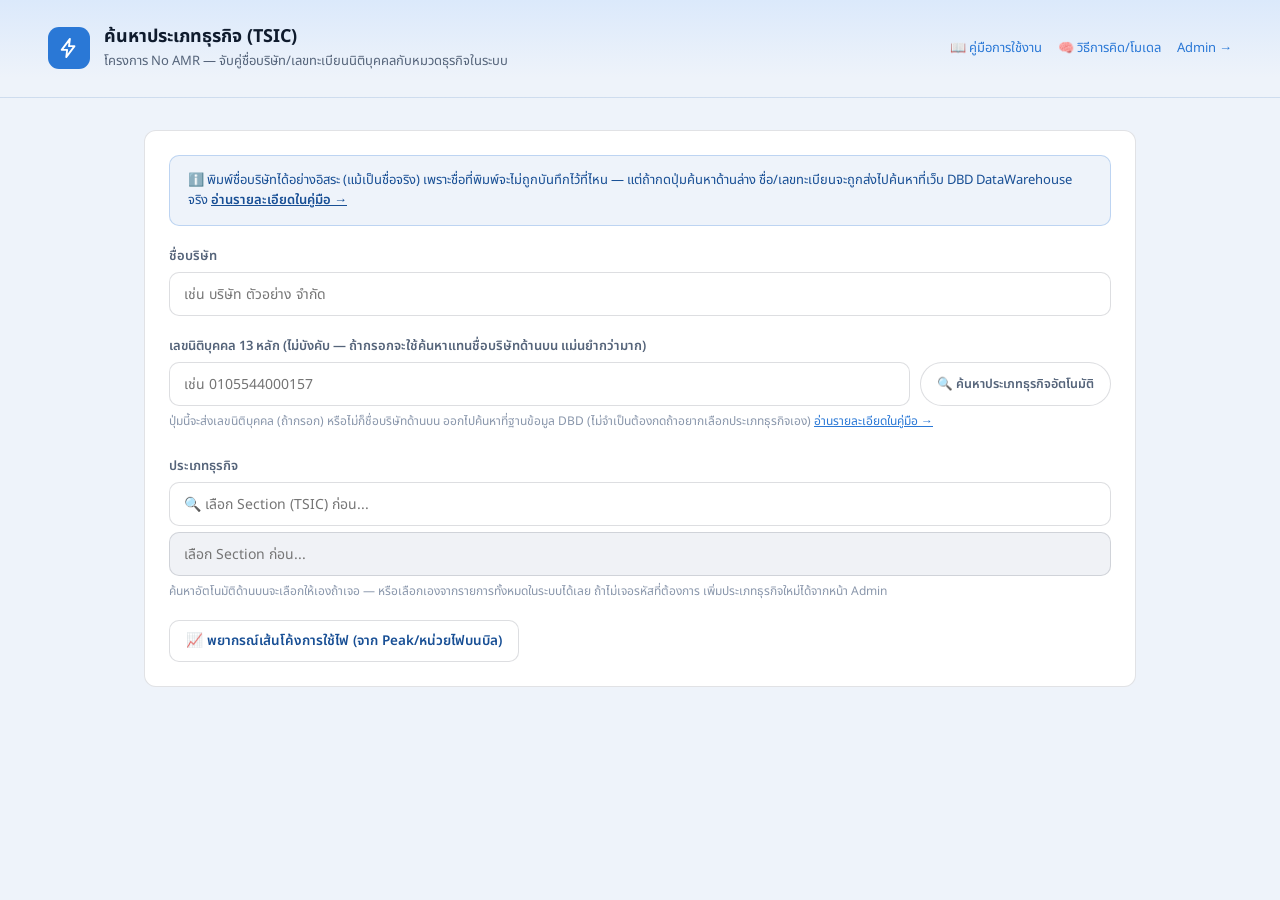
==== commit c93d8972: "Add bill-only load-shape forecast (Peak/kWh -> 24-hour curve, no AMR needed) New optional panel on t" ====
--- a/web/static/index.html
+++ b/web/static/index.html
@@ -66,6 +66,22 @@
       font-family: inherit; cursor: pointer; padding: 0; text-decoration: underline;
     }
     .biz-type-clear-btn:hover { color: #d03b3b; }
+
+    .forecast-toggle-btn {
+      align-self: flex-start; padding: 10px 16px; border-radius: 10px; border: 1px solid rgba(15,23,42,0.14);
+      background: #fff; color: #184f95; font-size: 13.5px; font-weight: 600; font-family: inherit; cursor: pointer;
+    }
+    .forecast-toggle-btn:hover { background: #eef3fa; }
+    .forecast-rate-grid { display: grid; grid-template-columns: repeat(3, minmax(0, 1fr)); gap: 16px; }
+    .forecast-rate-col { display: flex; flex-direction: column; gap: 10px; border: 1px solid rgba(15,23,42,0.1); border-radius: 10px; padding: 14px; }
+    .forecast-rate-col h3 { margin: 0; font-size: 13px; font-weight: 700; }
+    .forecast-rate-col .form-field label { font-size: 12px; }
+    .forecast-rate-col .form-field input {
+      height: 38px; border-radius: 8px; border: 1px solid rgba(15,23,42,0.14);
+      padding: 0 10px; font-size: 13px; font-family: inherit; background: #fff; color: #0f1b2d;
+    }
+    #forecast-shape-status { font-size: 12.5px; color: #55647a; }
+    #forecast-shape-img { max-width: 100%; border-radius: 10px; border: 1px solid rgba(15,23,42,0.1); display: none; }
   </style>
 </head>
 <body>
@@ -130,6 +146,45 @@
             <div class="hint">ค้นหาอัตโนมัติด้านบนจะเลือกให้เองถ้าเจอ — หรือเลือกเองจากรายการทั้งหมดในระบบได้เลย ถ้าไม่เจอรหัสที่ต้องการ เพิ่มประเภทธุรกิจใหม่ได้จากหน้า Admin</div>
           </div>
         </div>
+
+        <button type="button" id="forecast-shape-toggle-btn" class="forecast-toggle-btn">📈 พยากรณ์เส้นโค้งการใช้ไฟ (จาก Peak/หน่วยไฟบนบิล)</button>
+
+        <div id="forecast-shape-panel" style="display:none;flex-direction:column;gap:16px;">
+          <div class="warn-box">
+            ℹ️ นี่คือ "รูปทรง" เส้นโค้งที่สร้างขึ้นให้ดูสมเหตุสมผลจากตัวเลขบนบิลของคุณเอง (Peak + หน่วยไฟ) เท่านั้น — ไม่ใช่การวัดจริง และไม่ได้อิงข้อมูลจริงของบริษัทอื่น กรอกอย่างน้อย 1 ช่วง (P, OP หรือ H) ก็พยากรณ์ได้แล้ว
+            <a target="_blank" rel="noopener" href="/methodology">อ่านวิธีการคิด →</a>
+          </div>
+
+          <div class="forecast-rate-grid">
+            <div class="forecast-rate-col">
+              <h3 style="color:#eb6834;">P (Peak)</h3>
+              <div class="form-field"><label for="fc-peak-p">Peak (kW)</label><input id="fc-peak-p" type="number" step="any" min="0" placeholder="เช่น 650"></div>
+              <div class="form-field"><label for="fc-energy-p">หน่วยไฟ (kWh)</label><input id="fc-energy-p" type="number" step="any" min="0" placeholder="เช่น 69500"></div>
+              <div class="form-field"><label for="fc-days-p">จำนวนวัน</label><input id="fc-days-p" type="number" step="1" min="1" placeholder="ค่าเริ่มต้น 22"></div>
+            </div>
+            <div class="forecast-rate-col">
+              <h3 style="color:#1baf7a;">OP (Off-Peak)</h3>
+              <div class="form-field"><label for="fc-peak-op">Peak (kW)</label><input id="fc-peak-op" type="number" step="any" min="0" placeholder="เช่น 420"></div>
+              <div class="form-field"><label for="fc-energy-op">หน่วยไฟ (kWh)</label><input id="fc-energy-op" type="number" step="any" min="0" placeholder="เช่น 45000"></div>
+              <div class="form-field"><label for="fc-days-op">จำนวนวัน</label><input id="fc-days-op" type="number" step="1" min="1" placeholder="ค่าเริ่มต้น 22"></div>
+            </div>
+            <div class="forecast-rate-col">
+              <h3 style="color:#6250d6;">H (Holiday)</h3>
+              <div class="form-field"><label for="fc-peak-h">Peak (kW)</label><input id="fc-peak-h" type="number" step="any" min="0" placeholder="เช่น 300"></div>
+              <div class="form-field"><label for="fc-energy-h">หน่วยไฟ (kWh)</label><input id="fc-energy-h" type="number" step="any" min="0" placeholder="เช่น 24000"></div>
+              <div class="form-field"><label for="fc-days-h">จำนวนวัน</label><input id="fc-days-h" type="number" step="1" min="1" placeholder="ค่าเริ่มต้น 8"></div>
+            </div>
+          </div>
+
+          <div class="form-field" style="max-width:280px;">
+            <label for="fc-drop-pct">% ลดตอนพักเที่ยง</label>
+            <input id="fc-drop-pct" type="number" step="any" min="0" max="100" value="43">
+          </div>
+
+          <button type="button" id="forecast-shape-btn" class="day-type-btn" style="align-self:flex-start;">พยากรณ์เส้นโค้ง</button>
+          <div id="forecast-shape-status"></div>
+          <img id="forecast-shape-img" alt="กราฟพยากรณ์เส้นโค้งการใช้ไฟ">
+        </div>
       </div>
 
     </main>
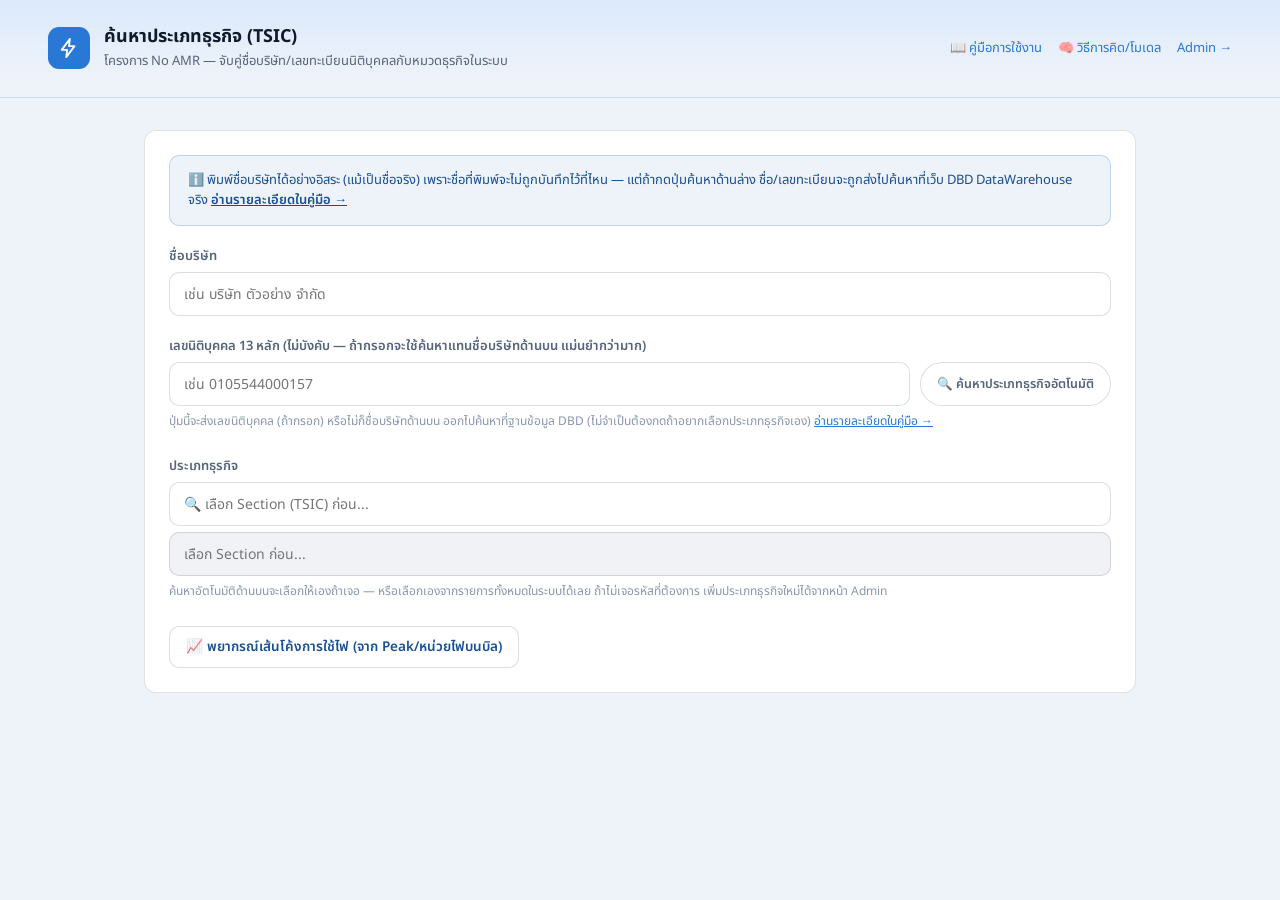
==== commit aee3778c: "Add real-AMR Boxplot reference data, stored and grouped by TSIC Rebuilds the "real AMR data grouped " ====
--- a/web/static/index.html
+++ b/web/static/index.html
@@ -82,6 +82,8 @@
     }
     #forecast-shape-status { font-size: 12.5px; color: #55647a; }
     #forecast-shape-img { max-width: 100%; border-radius: 10px; border: 1px solid rgba(15,23,42,0.1); display: none; }
+    #boxplot-status { font-size: 12.5px; color: #55647a; }
+    #boxplot-img { max-width: 100%; border-radius: 10px; border: 1px solid rgba(15,23,42,0.1); display: none; margin-top: 10px; }
   </style>
 </head>
 <body>
@@ -144,6 +146,9 @@
             </div>
             <button type="button" id="f-business-type-clear" class="biz-type-clear-btn" style="display:none;">✕ ล้างประเภทธุรกิจ</button>
             <div class="hint">ค้นหาอัตโนมัติด้านบนจะเลือกให้เองถ้าเจอ — หรือเลือกเองจากรายการทั้งหมดในระบบได้เลย ถ้าไม่เจอรหัสที่ต้องการ เพิ่มประเภทธุรกิจใหม่ได้จากหน้า Admin</div>
+            <button type="button" id="boxplot-btn" class="forecast-toggle-btn" style="display:none;margin-top:6px;">📊 ดู Boxplot ธุรกิจนี้ (ข้อมูล AMR จริง)</button>
+            <div id="boxplot-status"></div>
+            <img id="boxplot-img" alt="กราฟ Boxplot การใช้ไฟจริงของธุรกิจประเภทนี้">
           </div>
         </div>
 
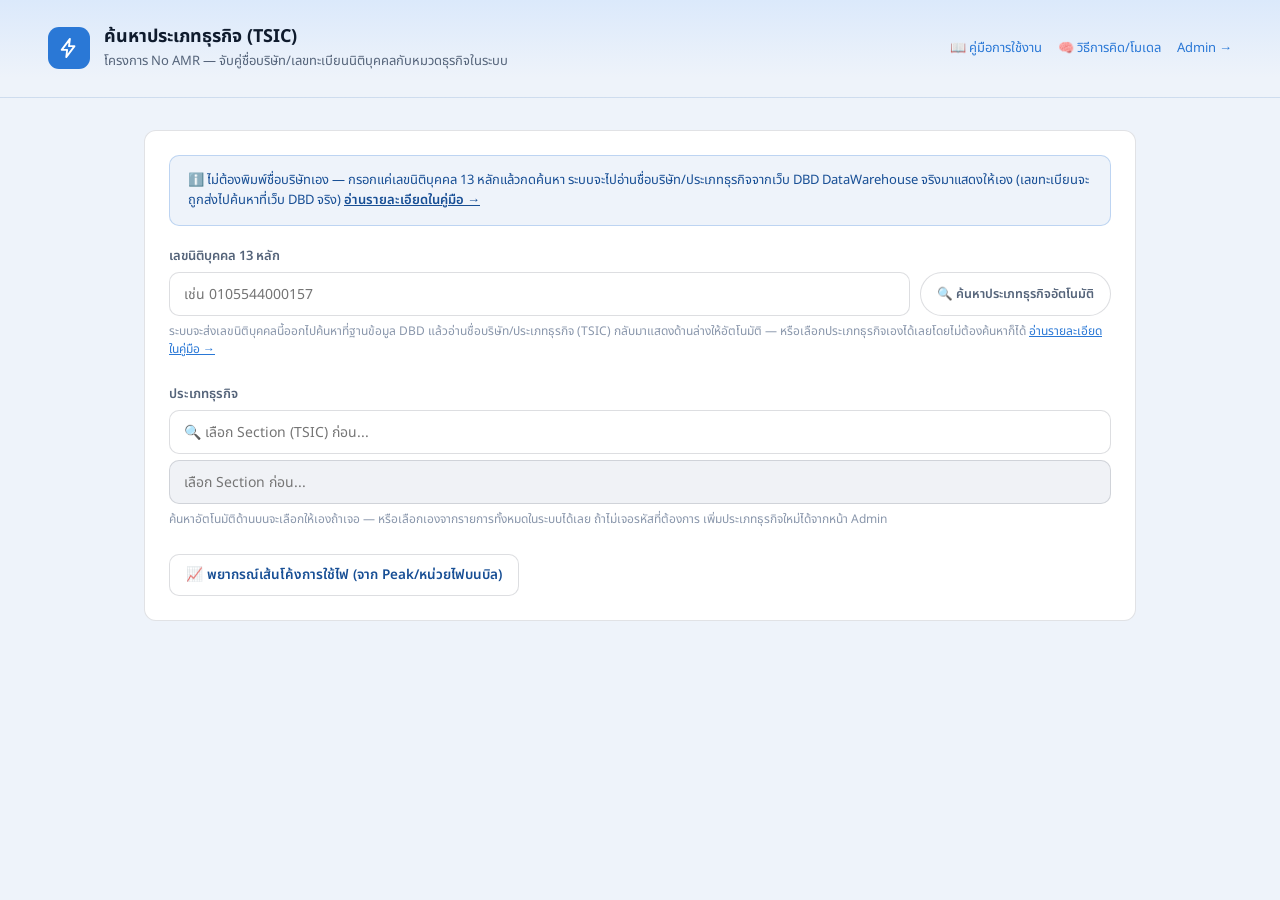
==== commit 940956af: "feat(web): ตัดช่องกรอกชื่อบริษัทออก อ่านชื่อจาก DBD มาโชว์แทน + โชว์บริษัทที่จับคู่คู่กับ Boxplot 1." ====
--- a/web/static/index.html
+++ b/web/static/index.html
@@ -110,26 +110,22 @@
 
       <div id="lookup-panel" class="panel-wrap">
         <div class="warn-box">
-          ℹ️ พิมพ์ชื่อบริษัทได้อย่างอิสระ (แม้เป็นชื่อจริง) เพราะชื่อที่พิมพ์จะไม่ถูกบันทึกไว้ที่ไหน — แต่ถ้ากดปุ่มค้นหาด้านล่าง ชื่อ/เลขทะเบียนจะถูกส่งไปค้นหาที่เว็บ DBD DataWarehouse จริง
+          ℹ️ ไม่ต้องพิมพ์ชื่อบริษัทเอง — กรอกแค่เลขนิติบุคคล 13 หลักแล้วกดค้นหา ระบบจะไปอ่านชื่อบริษัท/ประเภทธุรกิจจากเว็บ DBD DataWarehouse จริงมาแสดงให้เอง (เลขทะเบียนจะถูกส่งไปค้นหาที่เว็บ DBD จริง)
           <a target="_blank" rel="noopener" href="/manual#name-privacy" style="color:#184f95;font-weight:600;">อ่านรายละเอียดในคู่มือ →</a>
         </div>
 
         <div class="form-grid">
           <div class="form-field" style="grid-column: 1 / -1;">
-            <label for="f-name">ชื่อบริษัท</label>
-            <input id="f-name" type="text" autocomplete="off" placeholder="เช่น บริษัท ตัวอย่าง จำกัด">
-          </div>
-
-          <div class="form-field" style="grid-column: 1 / -1;">
-            <label for="f-registration-no">เลขนิติบุคคล 13 หลัก (ไม่บังคับ — ถ้ากรอกจะใช้ค้นหาแทนชื่อบริษัทด้านบน แม่นยำกว่ามาก)</label>
+            <label for="f-registration-no">เลขนิติบุคคล 13 หลัก</label>
             <div style="display:flex;gap:10px;flex-wrap:wrap;">
               <input id="f-registration-no" type="text" inputmode="numeric" autocomplete="off" maxlength="13" placeholder="เช่น 0105544000157" style="flex:1;min-width:200px;">
               <button type="button" id="lookup-business-type-btn" class="day-type-btn" style="white-space:nowrap;padding:0 16px;height:44px;">🔍 ค้นหาประเภทธุรกิจอัตโนมัติ</button>
             </div>
             <div class="hint">
-              ปุ่มนี้จะส่งเลขนิติบุคคล (ถ้ากรอก) หรือไม่ก็ชื่อบริษัทด้านบน ออกไปค้นหาที่ฐานข้อมูล DBD (ไม่จำเป็นต้องกดถ้าอยากเลือกประเภทธุรกิจเอง)
+              ระบบจะส่งเลขนิติบุคคลนี้ออกไปค้นหาที่ฐานข้อมูล DBD แล้วอ่านชื่อบริษัท/ประเภทธุรกิจ (TSIC) กลับมาแสดงด้านล่างให้อัตโนมัติ — หรือเลือกประเภทธุรกิจเองได้เลยโดยไม่ต้องค้นหาก็ได้
               <a target="_blank" rel="noopener" href="/manual#name-privacy">อ่านรายละเอียดในคู่มือ →</a>
             </div>
+            <div id="matched-company-name" class="lookup-status-text" style="display:none;font-weight:600;margin-top:4px;"></div>
             <div id="business-type-lookup-status"></div>
           </div>
 
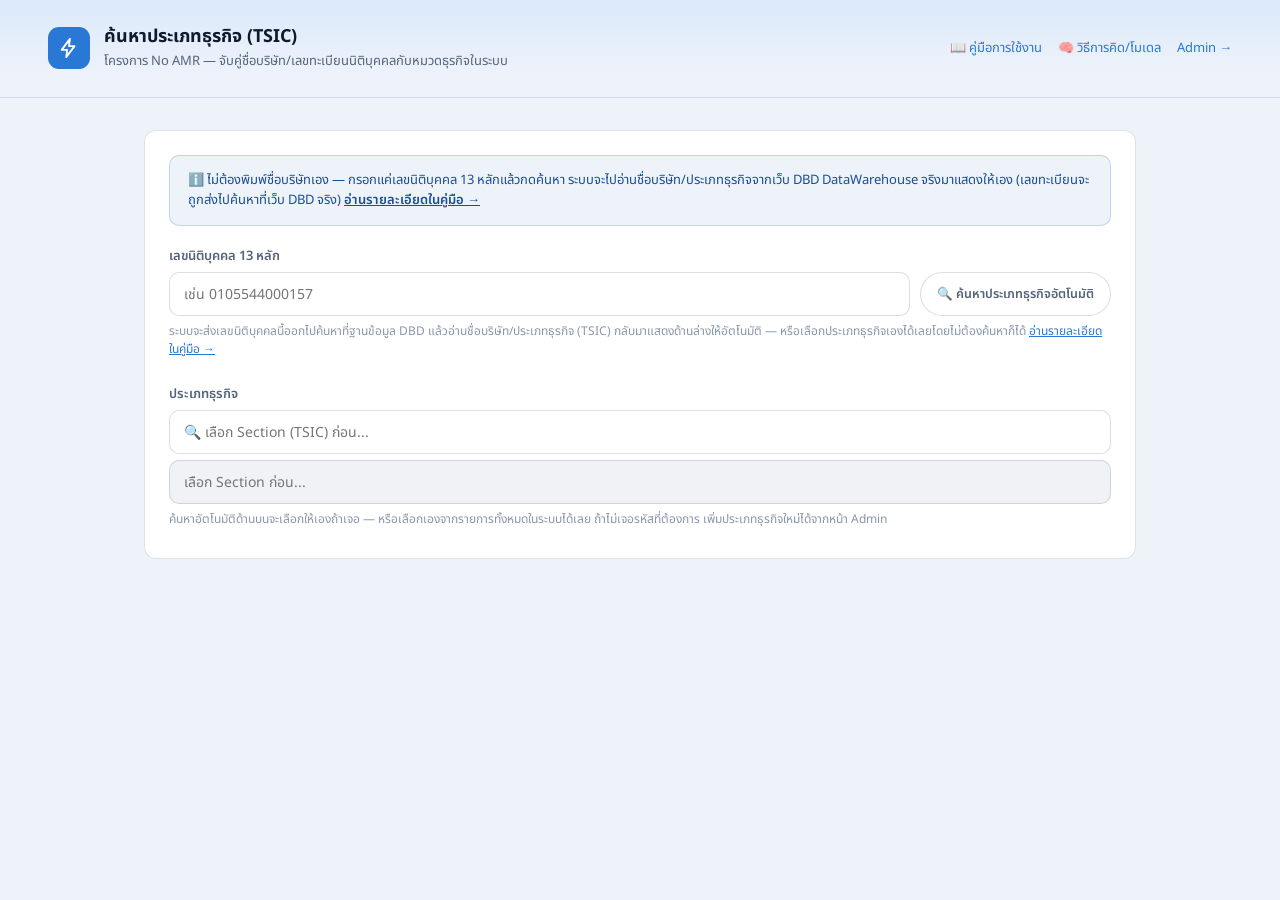
==== commit 720489ac: "refactor(web): ย้ายพยากรณ์เส้นโค้งการใช้ไฟจากหน้าแรกไปหน้า Admin ฟีเจอร์นี้ไม่ผูกกับการค้นหาบริษัท/T" ====
--- a/web/static/index.html
+++ b/web/static/index.html
@@ -72,16 +72,6 @@
       background: #fff; color: #184f95; font-size: 13.5px; font-weight: 600; font-family: inherit; cursor: pointer;
     }
     .forecast-toggle-btn:hover { background: #eef3fa; }
-    .forecast-rate-grid { display: grid; grid-template-columns: repeat(3, minmax(0, 1fr)); gap: 16px; }
-    .forecast-rate-col { display: flex; flex-direction: column; gap: 10px; border: 1px solid rgba(15,23,42,0.1); border-radius: 10px; padding: 14px; }
-    .forecast-rate-col h3 { margin: 0; font-size: 13px; font-weight: 700; }
-    .forecast-rate-col .form-field label { font-size: 12px; }
-    .forecast-rate-col .form-field input {
-      height: 38px; border-radius: 8px; border: 1px solid rgba(15,23,42,0.14);
-      padding: 0 10px; font-size: 13px; font-family: inherit; background: #fff; color: #0f1b2d;
-    }
-    #forecast-shape-status { font-size: 12.5px; color: #55647a; }
-    #forecast-shape-img { max-width: 100%; border-radius: 10px; border: 1px solid rgba(15,23,42,0.1); display: none; }
     #boxplot-status { font-size: 12.5px; color: #55647a; }
     #boxplot-img { max-width: 100%; border-radius: 10px; border: 1px solid rgba(15,23,42,0.1); display: none; margin-top: 10px; }
   </style>
@@ -147,45 +137,6 @@
             <img id="boxplot-img" alt="กราฟ Boxplot การใช้ไฟจริงของธุรกิจประเภทนี้">
           </div>
         </div>
-
-        <button type="button" id="forecast-shape-toggle-btn" class="forecast-toggle-btn">📈 พยากรณ์เส้นโค้งการใช้ไฟ (จาก Peak/หน่วยไฟบนบิล)</button>
-
-        <div id="forecast-shape-panel" style="display:none;flex-direction:column;gap:16px;">
-          <div class="warn-box">
-            ℹ️ นี่คือ "รูปทรง" เส้นโค้งที่สร้างขึ้นให้ดูสมเหตุสมผลจากตัวเลขบนบิลของคุณเอง (Peak + หน่วยไฟ) เท่านั้น — ไม่ใช่การวัดจริง และไม่ได้อิงข้อมูลจริงของบริษัทอื่น กรอกอย่างน้อย 1 ช่วง (P, OP หรือ H) ก็พยากรณ์ได้แล้ว
-            <a target="_blank" rel="noopener" href="/methodology">อ่านวิธีการคิด →</a>
-          </div>
-
-          <div class="forecast-rate-grid">
-            <div class="forecast-rate-col">
-              <h3 style="color:#eb6834;">P (Peak)</h3>
-              <div class="form-field"><label for="fc-peak-p">Peak (kW)</label><input id="fc-peak-p" type="number" step="any" min="0" placeholder="เช่น 650"></div>
-              <div class="form-field"><label for="fc-energy-p">หน่วยไฟ (kWh)</label><input id="fc-energy-p" type="number" step="any" min="0" placeholder="เช่น 69500"></div>
-              <div class="form-field"><label for="fc-days-p">จำนวนวัน</label><input id="fc-days-p" type="number" step="1" min="1" placeholder="ค่าเริ่มต้น 22"></div>
-            </div>
-            <div class="forecast-rate-col">
-              <h3 style="color:#1baf7a;">OP (Off-Peak)</h3>
-              <div class="form-field"><label for="fc-peak-op">Peak (kW)</label><input id="fc-peak-op" type="number" step="any" min="0" placeholder="เช่น 420"></div>
-              <div class="form-field"><label for="fc-energy-op">หน่วยไฟ (kWh)</label><input id="fc-energy-op" type="number" step="any" min="0" placeholder="เช่น 45000"></div>
-              <div class="form-field"><label for="fc-days-op">จำนวนวัน</label><input id="fc-days-op" type="number" step="1" min="1" placeholder="ค่าเริ่มต้น 22"></div>
-            </div>
-            <div class="forecast-rate-col">
-              <h3 style="color:#6250d6;">H (Holiday)</h3>
-              <div class="form-field"><label for="fc-peak-h">Peak (kW)</label><input id="fc-peak-h" type="number" step="any" min="0" placeholder="เช่น 300"></div>
-              <div class="form-field"><label for="fc-energy-h">หน่วยไฟ (kWh)</label><input id="fc-energy-h" type="number" step="any" min="0" placeholder="เช่น 24000"></div>
-              <div class="form-field"><label for="fc-days-h">จำนวนวัน</label><input id="fc-days-h" type="number" step="1" min="1" placeholder="ค่าเริ่มต้น 8"></div>
-            </div>
-          </div>
-
-          <div class="form-field" style="max-width:280px;">
-            <label for="fc-drop-pct">% ลดตอนพักเที่ยง</label>
-            <input id="fc-drop-pct" type="number" step="any" min="0" max="100" value="43">
-          </div>
-
-          <button type="button" id="forecast-shape-btn" class="day-type-btn" style="align-self:flex-start;">พยากรณ์เส้นโค้ง</button>
-          <div id="forecast-shape-status"></div>
-          <img id="forecast-shape-img" alt="กราฟพยากรณ์เส้นโค้งการใช้ไฟ">
-        </div>
       </div>
 
     </main>
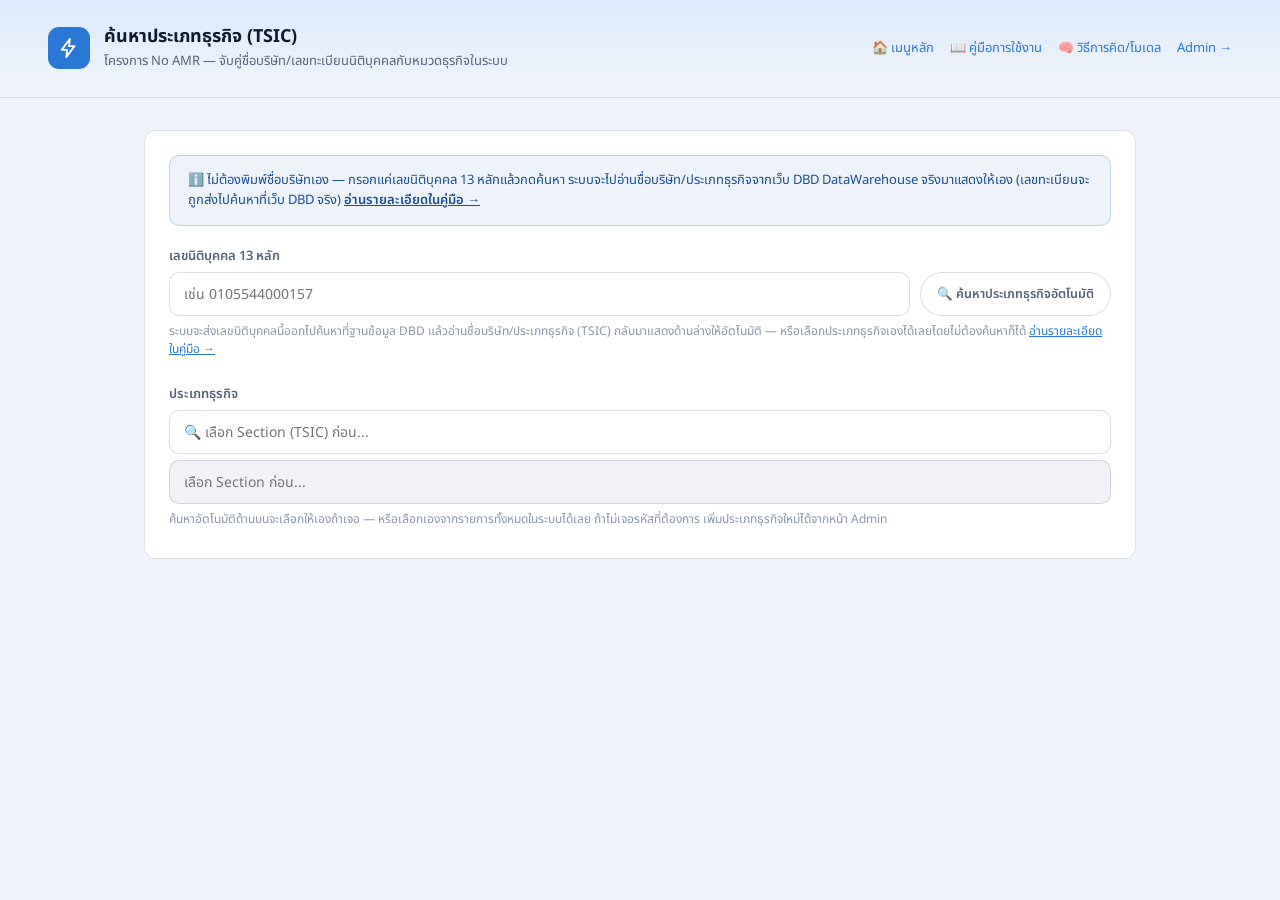
==== commit 4d060e65: "feat(web): เพิ่มหน้าเมนูหลักเลือกเครื่องมือ ก่อนเข้าเว็บ TSIC หรือ Solar Predict ผู้ใช้มีอีกโปรเจคแย" ====
--- a/web/static/index.html
+++ b/web/static/index.html
@@ -90,6 +90,7 @@
         </div>
       </div>
       <div style="display:flex;gap:16px;align-items:center;">
+        <a href="/" style="font-size:13px;color:#2a78d6;text-decoration:none;">🏠 เมนูหลัก</a>
         <a target="_blank" rel="noopener" href="/manual" style="font-size:13px;color:#2a78d6;text-decoration:none;">📖 คู่มือการใช้งาน</a>
         <a target="_blank" rel="noopener" href="/methodology" style="font-size:13px;color:#2a78d6;text-decoration:none;">🧠 วิธีการคิด/โมเดล</a>
         <a href="/admin" style="font-size:13px;color:#2a78d6;text-decoration:none;">Admin →</a>
